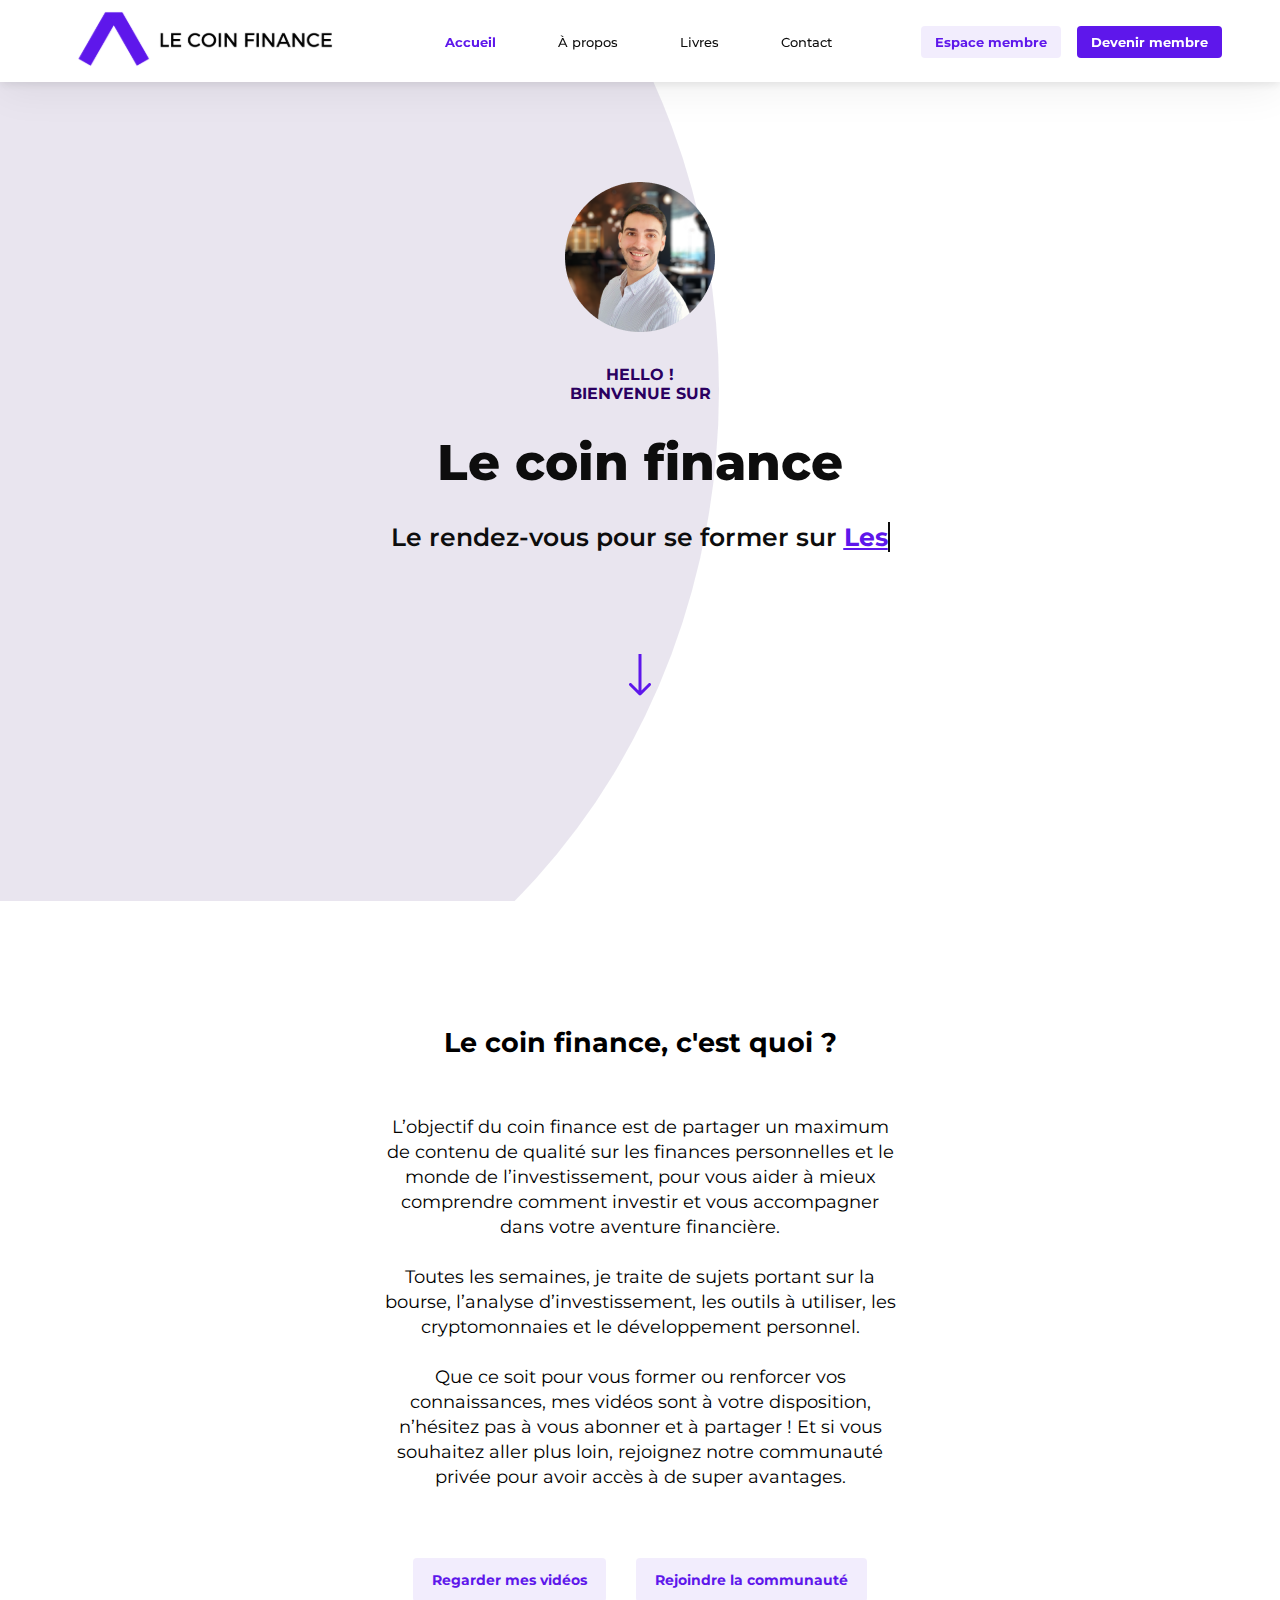
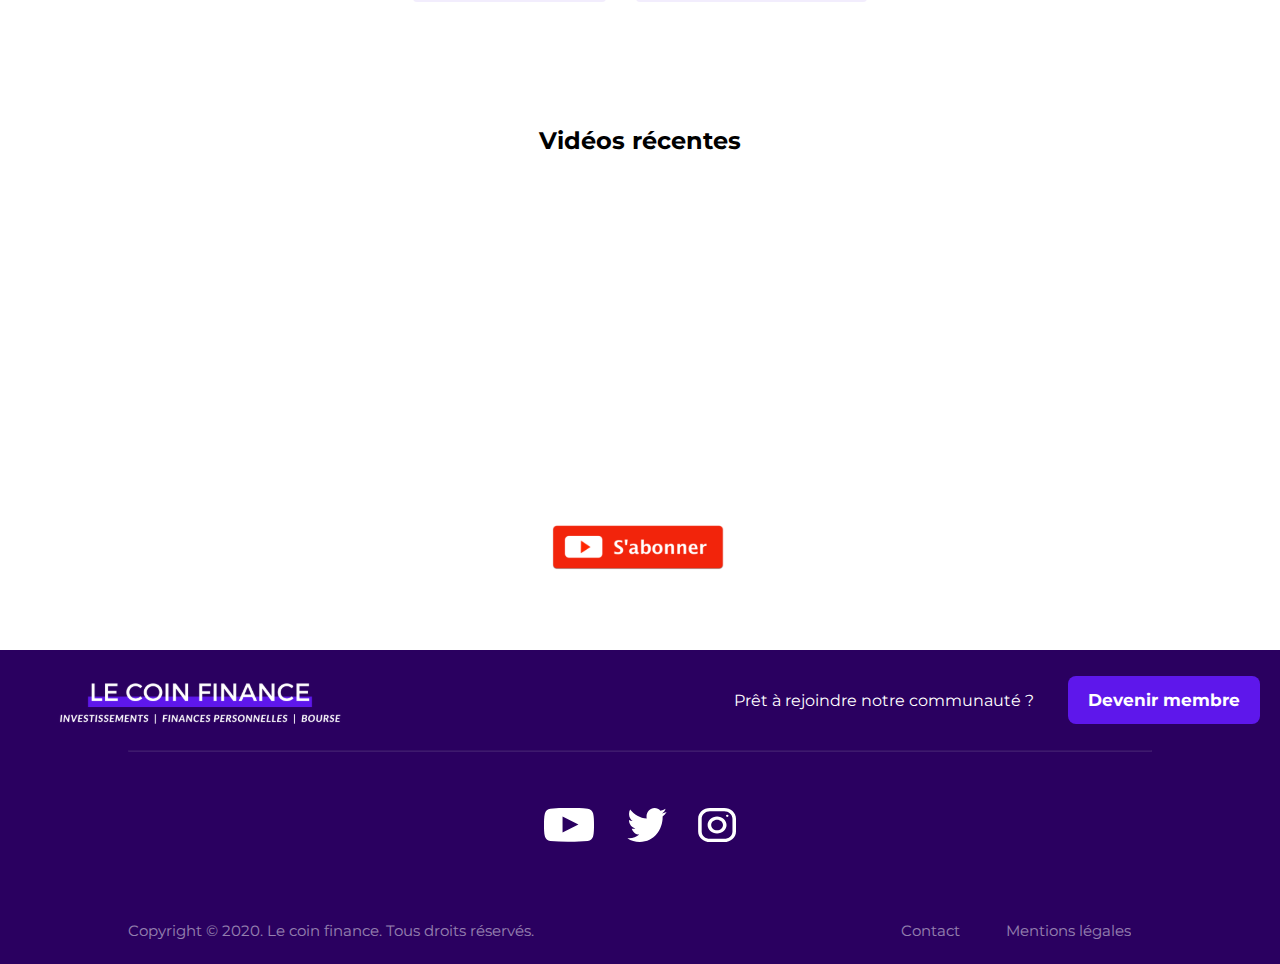
==== index.html @ adbbcf0a "update video" ====
<!DOCTYPE html>
<html lang="en">

<head>
    <meta charset="UTF-8">
    <meta name="viewport" content="width=device-width, initial-scale=1.0">
    <title>Le coin finance</title>
    <link rel="preconnect" href="https://fonts.gstatic.com">
    <link href="https://fonts.googleapis.com/css2?family=Roboto+Condensed:wght@400;700&display=swap" rel="stylesheet">
    <link rel="preconnect" href="https://fonts.gstatic.com">
    <link
        href="https://fonts.googleapis.com/css2?family=Montserrat:ital,wght@0,100;0,200;0,300;0,400;0,500;0,600;0,700;0,800;0,900;1,100;1,200;1,300;1,400;1,500;1,600;1,700;1,800;1,900&display=swap"
        rel="stylesheet">
    <link rel="stylesheet" href="style.css">

    <link rel="icon" type="image/x-icon" href="images/favicon.ico">

</head>

<body>

    <div class="wrapper">
        <nav class="desktop-nav">
            <div class="logo">
                <a href="index.html">
                    <img src="images/Le coin finance_logo.svg" alt="">
                </a>
            </div>

            <a href="#" class="toggle-button">
                <span class="bar"></span>
                <span class="bar"></span>
                <span class="bar"></span>
            </a>

            <div class="menu-content">
                <ul class="menu-items">
                    <li>
                        <a href="C:\Users\vince\OneDrive\Bureau\Le coin finance\index.html" class="active">Accueil</a>
                    </li>
                    <li>
                        <a href="a-propos.html">À propos</a>
                    </li>
                    <li>
                        <a href="livres.html">Livres</a>
                    </li>
                    <li>
                        <a href="mailto: contact@lecoinfinance.com">Contact</a>
                    </li>
                </ul>
            </div>

            <div class="menu-buttons">
                <ul class="buttons">
                    <li>
                        <a href="https://lecoinfinance.substack.com/" class="btn" id="bta" target="_blank"
                            rel="noopener noreferrer">Espace membre</a>
                    </li>
                    <li>
                        <a href="https://lecoinfinance.substack.com/" class="btn" id="btb" target="_blank"
                            rel="noopener noreferrer">Devenir membre</a>
                    </li>
                </ul>
            </div>

        </nav>
        <!-- End of desktop nav -->

        <header class="hero-container">
            <div class="vincent1">
                <img src="images/Vincent1.png" alt="">
            </div>

            <div class="text">
                <p class="hello">HELLO !</p>
                <p class="bienv">BIENVENUE SUR</p>
                <h1 class="coinfi">Le coin finance</h1>
                <h2 class="rdv">Le rendez-vous pour se former sur
                    <span class="txt-rotate" data-period="2000" data-rotate='[ "Les investissements.", "La bourse."
                        , "Les finances personelles." , "Le Bitcoin." ]'>
                    </span>
                </h2>
            </div>

            <div class="arrow">
                <a href="#">
                    <img src="images/Arrow 1.svg" alt="">
                </a>
            </div>

            <div>
                <img class="hero-bg" src="images/Ellipse 1.svg" alt="">
            </div>
        </header>

        <!-- End of fist section -->
        <section class="about">
            <div class="about-txt">
                <h2>Le coin finance, c'est quoi ?</h2>
                <p>
                    L’objectif du coin finance est de partager un maximum de contenu de qualité sur les finances
                    personnelles et le monde de l’investissement, pour vous aider à mieux comprendre comment investir et
                    vous accompagner dans votre aventure financière.
                </p>
                <p>
                    Toutes les semaines, je traite de sujets portant sur la bourse, l’analyse d’investissement, les
                    outils à utiliser, les cryptomonnaies et le développement personnel.
                </p>
                <p>
                    Que ce soit pour vous former ou renforcer vos connaissances, mes vidéos sont à votre disposition,
                    n’hésitez pas à vous abonner et à partager !
                    Et si vous souhaitez aller plus loin, rejoignez notre communauté privée pour avoir accès à de super
                    avantages.
                </p>
            </div>
        </section>
        <section class="buts">
            <div>
                <ul class="buts-para">
                    <li>
                        <a href="https://www.youtube.com/channel/UC19RB1EMP7fA6CkDF2Grc3g?sub_confirmation=1" id="btnc"
                            target="_blank" rel="noopener noreferrer">Regarder mes
                            vidéos</a>
                    </li>
                    <li>
                        <a href="https://lecoinfinance.substack.com/" id="btnd" target="_blank"
                            rel="noopener noreferrer">Rejoindre la communauté</a>
                    </li>
                </ul>
            </div>
        </section>
        <!-- End of 2nd section -->

        <section class="videos">
            <div>
                <h2>Vidéos récentes</h2>
                <div class="youtube-vids">
                    <iframe class="first" width="350" height="200" src="https://www.youtube.com/embed/VRzNaxJS8cI"
                        frameborder="0"
                        allow="accelerometer; autoplay; clipboard-write; encrypted-media; gyroscope; picture-in-picture"
                        allowfullscreen></iframe>
                    <iframe width="350" height="200" src="https://www.youtube.com/embed/qK4gfzTLKko" frameborder="0"
                        allow="accelerometer; autoplay; clipboard-write; encrypted-media; gyroscope; picture-in-picture"
                        allowfullscreen></iframe>
                    <iframe class="last" id="last" width="350" height="200"
                        src="https://www.youtube.com/embed/AjWfY7SnMBI" frameborder="0"
                        allow="accelerometer; autoplay; clipboard-write; encrypted-media; gyroscope; picture-in-picture"
                        allowfullscreen></iframe>
                </div>


            </div>

        </section>

        <section class="abonner">
            <div>
                <a href="https://www.youtube.com/channel/UC19RB1EMP7fA6CkDF2Grc3g?sub_confirmation=1" target="_blank"
                    rel="noopener noreferrer">
                    <img src="images\YT_abonner.svg" alt="">
                </a>
            </div>
        </section>

        <!-- footer -->

        <footer>
            <div class="footer-logo">
                <img src="images\Le coin finance_logo_footer.svg" alt="">
                <p>Prêt à rejoindre notre communauté ? <a href="https://lecoinfinance.substack.com/" target="_blank"
                        rel="noopener noreferrer">Devenir membre</a>
                </p>
            </div>

            <hr>

            <div class="footer-social">
                <a href="https://www.youtube.com/channel/UC19RB1EMP7fA6CkDF2Grc3g?sub_confirmation=1" target="_blank"
                    rel="noopener noreferrer">
                    <svg width="51" height="34" viewBox="0 0 51 34" fill="none" xmlns="http://www.w3.org/2000/svg">
                        <path
                            d="M49.1437 5.43091C48.5314 2.85491 46.3561 0.954413 43.7374 0.670913C37.5362 0.000412941 31.2596 -0.00308688 25.0119 0.000413122C18.7632 -0.00308688 12.4856 0.000412941 6.28433 0.670913C3.66715 0.954413 1.49339 2.85491 0.88117 5.43091C0.00980801 9.09941 0 13.1039 0 16.8809C0 20.6579 0 24.6619 0.871362 28.3299C1.48255 30.9054 3.65683 32.8059 6.27556 33.0899C12.4763 33.7609 18.7534 33.7644 25.0021 33.7609C31.2518 33.7644 37.5274 33.7609 43.7276 33.0899C46.3448 32.8064 48.5206 30.9059 49.1328 28.3299C50.0047 24.6614 50.0078 20.6574 50.0078 16.8809C50.0078 13.1039 50.015 9.09941 49.1437 5.43091ZM18.5505 24.3989C18.5505 19.0409 18.5505 13.7389 18.5505 8.38041C23.8504 11.0589 29.1152 13.7194 34.4487 16.4144C29.1318 19.0854 23.8644 21.7299 18.5505 24.3989Z"
                            fill="white" />
                    </svg>
                </a>
                <a href="https://twitter.com/lecoinfinance" target="_blank" rel="noopener noreferrer">
                    <svg width="40" height="34" viewBox="0 0 40 34" fill="none" xmlns="http://www.w3.org/2000/svg">
                        <path
                            d="M39.6334 4.02508C38.1745 4.70769 36.6199 5.16015 34.9991 5.37985C36.6665 4.318 37.9391 2.64938 38.5374 0.638154C36.9828 1.62677 35.2664 2.32508 33.4372 2.71477C31.9611 1.03831 29.8573 0 27.5622 0C23.1094 0 19.5246 3.85508 19.5246 8.58108C19.5246 9.26108 19.5785 9.91492 19.711 10.5374C13.0244 10.1895 7.1077 6.77123 3.13301 1.564C2.4391 2.84815 2.03207 4.318 2.03207 5.90031C2.03207 8.87138 3.46648 11.5051 5.60462 13.0298C4.31242 13.0037 3.04474 12.6035 1.97077 11.9732C1.97077 11.9994 1.97077 12.0334 1.97077 12.0674C1.97077 16.2363 4.75869 19.6991 8.41461 20.4968C7.75993 20.6877 7.0464 20.7792 6.30589 20.7792C5.79097 20.7792 5.27115 20.7478 4.7832 20.6328C5.8253 24.0302 8.78241 26.5278 12.2986 26.6089C9.56214 28.8922 6.08767 30.2678 2.32631 30.2678C1.66672 30.2678 1.0341 30.2365 0.401489 30.1502C3.96424 32.6008 8.18657 34 12.7399 34C27.5402 34 35.6318 20.9231 35.6318 9.588C35.6318 9.20877 35.6195 8.84262 35.6023 8.47908C37.1986 7.27077 38.5398 5.76169 39.6334 4.02508Z"
                            fill="white" />
                    </svg>
                </a>
                <a href="https://www.instagram.com/lecoinfinance/" target="_blank" rel="noopener noreferrer">
                    <svg width="38" height="34" viewBox="0 0 38 34" fill="none" xmlns="http://www.w3.org/2000/svg">
                        <path fill-rule="evenodd" clip-rule="evenodd"
                            d="M11.9754 0H26.1707C32.7028 0 38 4.75787 38 10.625V23.375C38 29.2421 32.7028 34 26.1707 34H11.9754C5.44325 34 0.146057 29.2421 0.146057 23.375V10.625C0.146057 4.75787 5.44325 0 11.9754 0ZM26.1707 30.8125C30.7368 30.8125 34.4512 27.4762 34.4512 23.375V10.625C34.4512 6.52375 30.7368 3.1875 26.1707 3.1875H11.9754C7.40929 3.1875 3.69487 6.52375 3.69487 10.625V23.375C3.69487 27.4762 7.40929 30.8125 11.9754 30.8125H26.1707Z"
                            fill="white" />
                        <path fill-rule="evenodd" clip-rule="evenodd"
                            d="M9.60956 17C9.60956 12.3059 13.8468 8.5 19.073 8.5C24.2993 8.5 28.5365 12.3059 28.5365 17C28.5365 21.6941 24.2993 25.5 19.073 25.5C13.8468 25.5 9.60956 21.6941 9.60956 17ZM13.1584 17C13.1584 19.9282 15.8129 22.3125 19.0731 22.3125C22.3333 22.3125 24.9878 19.9282 24.9878 17C24.9878 14.0696 22.3333 11.6875 19.0731 11.6875C15.8129 11.6875 13.1584 14.0696 13.1584 17Z"
                            fill="white" />
                        <ellipse cx="29.2463" cy="7.86236" rx="1.26101" ry="1.13262" fill="white" />
                    </svg>
                </a>
            </div>

            <div class="footer-legal">
                <p class="copyright">Copyright © 2020. Le coin finance. Tous droits réservés.</p>

                <p> <a href="mailto: contact@lecoinfinance.com"> Contact</a> <a href="mention-legales.html">Mentions
                        légales</a>
                </p>

            </div>

        </footer>


    </div>


    <script src="main.js"></script>
</body>

</html>
---- style.css ----
* {
    margin: 0;
    box-sizing: border-box;
}

body{
    font-family: 'Montserrat', sans-serif;
}

.wrapper {
    width: 100%;
    margin: 0 auto;
    padding: 0 ;
}

/* Header-navigation */


.desktop-nav{
    display: flex;
    justify-content: space-evenly;
    align-items: center;
    background: white;
    box-shadow: 0px 2px 10px rgba(0, 0, 0, 0.1), 0px 10px 40px rgba(0, 0, 0, 0.06);
    position: sticky;
    top: 0;
    z-index: 300;
   
}

    /* List */

.desktop-nav .logo img{
    height: 78px;
    width: 313.22px;
}    
.desktop-nav .menu-items{
    display: flex;
    list-style: none;
    padding: 0;
    
}
.desktop-nav .menu-items li{
    padding: 0 31px;
}
.desktop-nav .menu-items li a{
    text-decoration: none;
    color: #0D0D0D;
    font-size: 13px;
    font-weight: 500;
    
}
.desktop-nav .menu-items li a.active{
    color: #5E17EB;
    font-weight: 700;
}
.desktop-nav .menu-items li a:hover{
    color: #5E17EB;
}


    /* Buttons */
.desktop-nav .buttons{
    display: flex;
    list-style: none;
    padding: 0;
}
.desktop-nav .buttons li{
    margin: 0 8px;
}
.desktop-nav .buttons li a{
    text-decoration: none;
    font-size: 13px;
    font-weight: bold;
}
#bta{
    background: rgba(94, 23, 235, 0.08);
    color: #5E17EB;
    border-radius: 4px;
    padding: 8px 14px;
}
#bta:hover{
    background: rgba(94, 23, 235, 0.15);
}
#btb{
    background: #5E17EB;
    color: #fff;
    border-radius: 4px;
    padding: 8px 14px;
}
#btb:hover{
    background: #3e0ba3;
}

/* Toggle Button */

.toggle-button{
    position: absolute;
    top: 2rem;
    right: 1.5rem;
    display: none;
    flex-direction: column;
    justify-content: space-between;
    width: 30px;
    height: 21px;
}

.toggle-button .bar{
    height: 3px;
    width: 100%;
    background-color: #0D0D0D;
    border-radius: 25%;
}

/* Media Queries Navbar */

@media (max-width: 1091px){
    .toggle-button{
        display: flex;
    }
    .menu-content{
        display: none;
        width: 100%;
        margin-top: 20px;
        margin-bottom: 20px;
    }
    .menu-buttons{
        display: none;
        width: 100%;
        margin-top: 20px;
        margin-bottom: 30px;
    }
    .desktop-nav{
        flex-direction: column;
        align-items: flex-start;
    }
    .menu-content ul{
        width: 100%;
        flex-direction: column;
        
    }
    .menu-buttons ul{
        width: 100%;
        justify-content: center;
    }
    .menu-content li{
        text-align: center;
        margin-top: 10px;
    }
    .menu-content.active{
        display: flex;
    }
    .menu-buttons.active{
        display: flex;
    }
}

@media (max-width: 420px){
    .desktop-nav .logo img{
        height: 78px;
        width: 200px;
    }    
}
  

/* Hero section */

.hero-container {
    height: 91vh;
   display: flex;
   flex-direction: column;
   align-items: center; 
    
}
.hero-container .vincent1{
    margin-top: 100px;
}
.hero-container .text{
    text-align: center;
}
.hero-container .text .hello{
    margin-top: 29px;
    font-style: normal;
    font-weight: bold;
    font-size: 16px;
    color: #2A0060;
}
.hero-container .text .bienv{
    font-style: normal;
    font-weight: bold;
    font-size: 16px;
    color: #2A0060;
}
.hero-container .text .coinfi{
    margin-top: 29px;
    font-style: normal;
    font-weight: 800;
    font-size: 50px;
    color: #0D0D0D;
}
.hero-container .text .rdv{
    margin-top: 29px;
    font-style: normal;
    font-weight: 600;
    font-size: 25px;
    color: #0D0D0D;
}
span{
    color: #5E17EB;
    font-weight: bold;
    text-decoration: underline;
}
.arrow{
    margin-top: 102px;
    
}


.hero-bg{
    
    position:absolute;
    top:82px;
    bottom: 0;
    left: 0;
    z-index: -1;
}

/* end of hero section */

/* Section text */
.about{
    font-family: Montserrat;
font-style: normal;
font-weight: normal;
font-size: 18px;
line-height: 25px;
display: flex;
align-items: center;
text-align: center;
padding-top: 129px;
padding-left: 30%;
padding-right: 30%;
background: white;
z-index: 300;
}
.about-txt h2{
    margin-bottom: 60px;
}
.about-txt p{
    margin: 25px 0;
}
/* Section buttons */
.buts-para{
    list-style: none;
    text-decoration: none;
    display: flex;
    margin-top: 55px;
    margin-left: 30%;
    margin-right: 30%;
    padding: 0;
    justify-content: space-evenly;

}
.buts-para li a{
    text-decoration: none;
    font-size: 14px;
    font-weight: bold;
    color: #5E17EB;
    background: rgba(94, 23, 235, 0.08);
    border-radius: 4px;
    padding: 13px 19px;
}
.buts-para li a:hover{
    background: rgba(94, 23, 235, 0.15);
}

/* End of second section */

/* Section YT */
.videos{
    display: flex;
  justify-content: center;
    padding-top: 137px;
    background: white;
    z-index: 300;
}
.videos h2{
    text-align: center;
}
iframe {
    margin: 80px 2em;
}
.abonner{
    display: flex;
    justify-content: center;
    margin-bottom:65px ;
    font-family: 'Roboto Condensed', sans-serif;
}
.abonner a{
    text-decoration: none;
    font-size: 20px;
    align-content: center;
    font-weight: bold;
}


/* footer */

footer{
    background: #2A0060;
}

.footer-logo{
    color: white;
    display: flex;
    align-items: center;
    justify-content:space-between;
}
.footer-logo img{
    margin-left: 10%;
}
.footer-logo a{
    color: white;
    text-decoration: none;
    font-size: 17px;
    font-weight: bold;
    background: #5E17EB;
    border-radius: 8px;
    padding: 14px 20px;
    margin-right: 200px;
    margin-left: 30px;
}
.footer-logo a:hover{
    background: #3e0ba3;
}

hr{
    mix-blend-mode: normal;
opacity: 0.1;
margin-left: 10%;
margin-right: 10%;
}

.footer-social {
    display: flex;
    align-items: center;
    justify-content:space-evenly;
    margin-top: 56px;
    margin-left: 40%;
    margin-right: 40%;
}

.footer-legal{
    display: flex;
    align-items: center;
    justify-content:space-between;
    margin-top: 75px;
    margin-left: 10%;
    margin-right: 10%;
    padding-bottom: 24px;
}
.footer-legal .copyright{
    font-size: 15px;
    color: #fff;
    opacity: 0.5;
}
.footer-legal a{
    text-decoration: none;
    font-size: 15px;
    color: #fff;
    opacity: 0.5;
    margin-left: 21px;
    margin-right: 21px;
}
.footer-legal a:hover{
    color: #fff;
    opacity: unset;
    text-decoration: underline;
}

/* Media Queries */
@media (max-width: 740px){
    .hero-container{
        background: rgba(42, 0, 96, 0.1);
    }
    .hero-bg{
        display: none;
    }
}



/* About section Responsive */

@media (max-width: 1230px){
    .about{
        padding-left: 15%;
        padding-right: 15%;
    }
    .buts-para{
        margin-left: 0;
        margin-right: 0; 
    }
}

@media (max-width: 450px) {
    .buts-para {
        flex-direction: column;
        align-items: center;
        margin-top: 40px;
    }
    .buts-para li {
        margin-bottom: 45px;
    }
}

/* Video Section responsive */

@media (max-width: 1380px){
    iframe {
        margin: 80px 1em;
    }
}
@media (max-width: 1172px){
    .videos .youtube-vids{
        display: flex;
        flex-direction: column;
    }
    iframe{
        height: 260px;
        width: 450px;
    }
}
@media (max-width: 450px) {
    iframe{
        height: 200px;
        width: 300px;
        margin: 25px 1em;
    }
    .videos h2{
        margin-bottom: 25px;
    }
    .videos {
        padding-top: 100px;
    }
}

/* Footer Responsive */

@media (max-width: 1390px){
    .footer-logo img{
        margin-left: 0px;
        height: 100px;
        width: 400px;
    }
    .footer-logo a{
        margin-right: 20px;
    }
}
@media (max-width: 970px){
    .footer-logo{
        justify-content: center;
    }
    .footer-logo p{
        display: none;
    }
    .footer-legal{
        flex-direction: column;
    }
    .footer-legal .copyright{
        margin-top: 10px;
        margin-bottom: 10px;
    }
    .footer-social{
        margin-left: 15%;
        margin-right: 15%;
    }
}

/* END ACCUEIL */

/* A Propos */

.hero-container2 {
    height: 91vh;
   display: flex;
  margin-bottom: 50px;
}

.hero-container2 .vincent2{
 
    margin-left: 12%;
    margin-top: 5%;
}
.hero-container2 .social-icons{
    display: flex;
    justify-content:flex-end;
    margin-top: 44px;
}
.hero-container2 .social-icons a{
    margin-left: 25px;
}
.hero-container2 .social-icons a:hover{
    border-bottom: 5px solid #5E17EB;
    border-radius: 4px;
}

.hero-container2 .txtAPropos{
    margin-left: 10%;
    margin-right: 10%;
    text-align: center;
}
.hero-container2 h1{
    font-style: normal;
    font-weight: 800;
    font-size: 50px;
    color: #0D0D0D;
    margin-top: 10%;
    text-align: center;
    margin-bottom: 3%;
}
.hero-container2 .txtAPropos p{
    text-align: center;
    font-size: 15px;
    line-height:25px;
    margin-bottom: 3%;
    
}
.hero-container2 .txtAPropos span{
    text-decoration: none;
}
#space{
    margin-bottom: 4%;
}

.hero-container2 .txtAPropos a{
    color: white;
    background: #5E17EB;
    text-decoration: none;
    margin-top: 100px;
    font-size: 14px;
    font-weight: bold;
    border-radius: 8px;
    padding: 8px 25px;
    margin-bottom: 130px;
}
.hero-container2 .txtAPropos a:hover{
    background: #3e0ba3;
}


.propos-bg{
    position: absolute;
width: 585px;
height: 103vh;
left: -60px;
top: 0px;
bottom: 0;
z-index: -1;
}

/* Text Responsive */
.txtAPropos2{
    display: none;
    margin-left: 10%;
    margin-right: 10%;
    text-align: center;
    margin-bottom: 100px;
}
.txtAPropos2 h1{
    font-style: normal;
    font-weight: 800;
    font-size: 50px;
    color: #0D0D0D;
    margin-top: 0;
    text-align: center;
    margin-bottom: 25px;
}
.txtAPropos2 p{
    text-align: center;
    font-size: 15px;
    line-height:25px;
    margin-bottom: 25px;
    
}
.txtAPropos2 span{
    text-decoration: none;
}
#space{
    margin-bottom: 50px;
}

.txtAPropos2 a{
    color: white;
    background: #5E17EB;
    text-decoration: none;
    font-size: 14px;
    font-weight: bold;
    border-radius: 8px;
    padding: 8px 25px;
}
.txtAPropos2 a:hover{
    background: #3e0ba3;
}


/* Members */

.members-txt {
    display: flex;
    margin-left: 20%;
    margin-right: 20%;
    text-align: center;
    margin-bottom: 100px;
}
.members-txt p{
    text-align: center;
    font-size: 15px;
    line-height:25px;
    margin-bottom: 25px;
}
.members-txt span{
    text-decoration: none;
}
#space{
    margin-bottom: 50px;
}
.members-txt a{
    color: white;
    background: #5E17EB;
    text-decoration: none;
    font-size: 14px;
    font-weight: bold;
    border-radius: 8px;
    padding: 8px 25px;
}
.members-txt a:hover{
    background: #3e0ba3;
}

   /* Media Queries */

@media (max-width: 1171px) {
       .hero-container2 {
           justify-content: center;
       }
       .hero-container2 .vincent2 {
           margin-left: 0;
       }
       .hero-container2 .txtAPropos{
           display: none;
       }
       .txtAPropos2 {
           display: flex;
       }
       .members-txt{
           margin-left:10%;
           margin-right:10%;
       }
   }
@media (max-width: 515px){
    .propos-bg{
        display: none;
    }
    .hero-container2{
        background: rgba(42, 0, 96, 0.1);
    }
}

/* End a propos */

/* Livres */

.head-liv{
    display: flex;
    flex-direction: column;
    align-items: center;
    margin-top: 7%;
}
.head-liv h1{
    font-style: normal;
    font-weight: 800;
    font-size: 50px;
    color: #0D0D0D;
    margin-top: 0;
    text-align: center;
    margin-bottom: 25px;
}
.head-liv p{
    text-align: center;
    font-size: 17px;
    line-height:25px;
    margin-left: 20%;
    margin-right: 20%;
    margin-bottom: 10%;
}
/* End header */

/* body livres */

.livres{
    
    margin-left: 7%;
    
}
.block{
    display: flex;
    flex-direction: row;
  
}
.txt-liv{
    display: flex;
    flex-direction: column;
    padding-left: 45px;
    padding-right: 7%;

    
}
.pic-liv{
    position: relative;
    top: -46%;
    left:15%;
}
.titre{
    font-size: 20px;
    font-weight: bold;
    margin-top: 16px;
}
.auteur{
    font-size: 20px;
    padding-top: 5px;
    padding-bottom: 13px;
}
.description{
    font-size: 15px;
}
.buy{
    height: 32px;
    width: 104px;
    font-size: 14px;
    font-weight: bold;
    text-decoration: none;
    color: white;
    background: #5E17EB;
    margin-top: 3%;
    padding: 8px 22px;
    border-radius: 6px;
}
.buy:hover{
    background: #3e0ba3;
}

/* end body */

/* media quaries livres */

@media (max-width: 905px) {
    .block{
        flex-direction: column;
        align-items: center;
    }
    .livres{
        margin-left: 0;
    }
    .txt-liv{
        text-align: center;
        align-items: center;
        margin-bottom: 12%;
        padding-left: 7%;
        padding-right: 7%;
    }
    .pic-liv{
        position: relative;
        top: 0;
        left: 0;
    }
    .shadow{
        display: none;
    }
}
@media (max-width: 450px){
    .head-liv h1{
        font-size: 40px;
    }
}

/* End livres */

/* Mention legales */

.head-tcs{
    display: flex;
    flex-direction: column;
    align-items: center;
    margin-top: 7%;
}
.head-tcs h1{
    font-style: normal;
    font-weight: 800;
    font-size: 50px;
    color: #0D0D0D;
    margin-top: 0;
    text-align: center;
    margin-bottom: 25px;
}

.tcs{
    margin: 5% 10%;
}
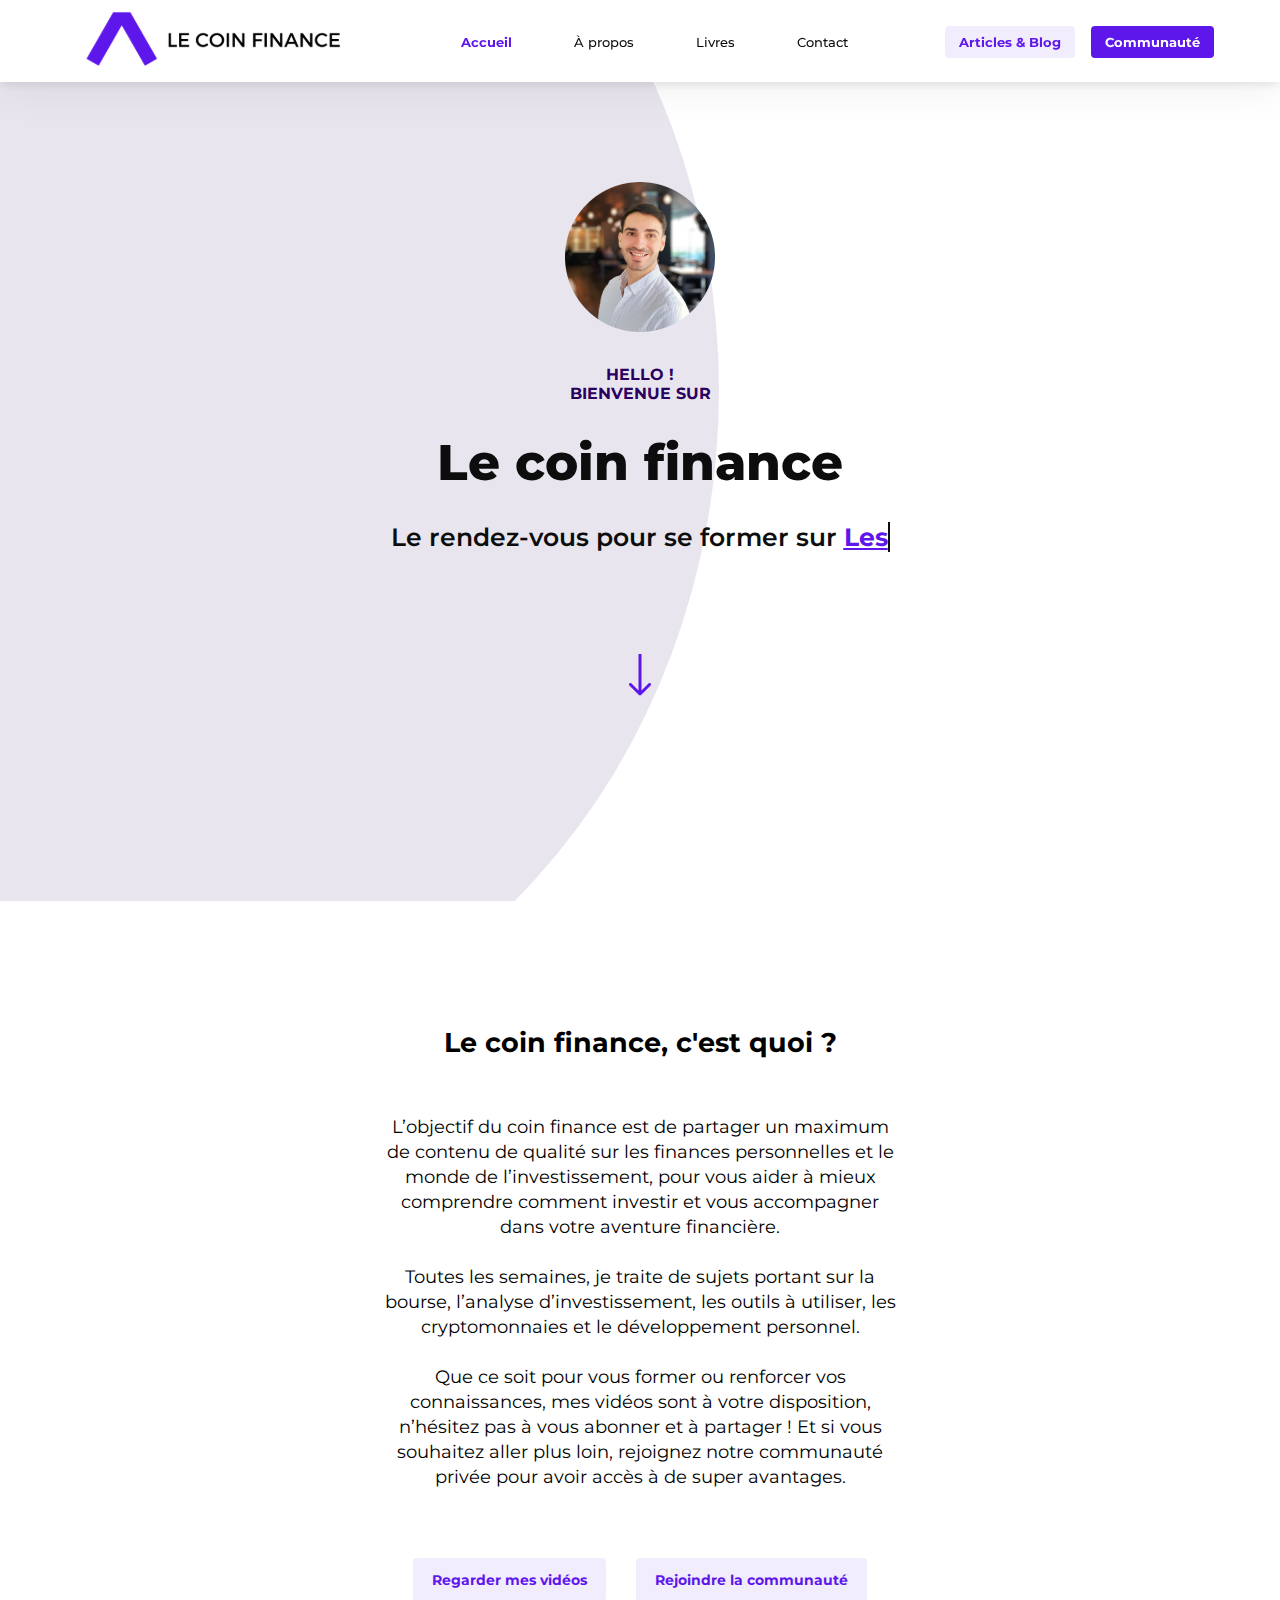
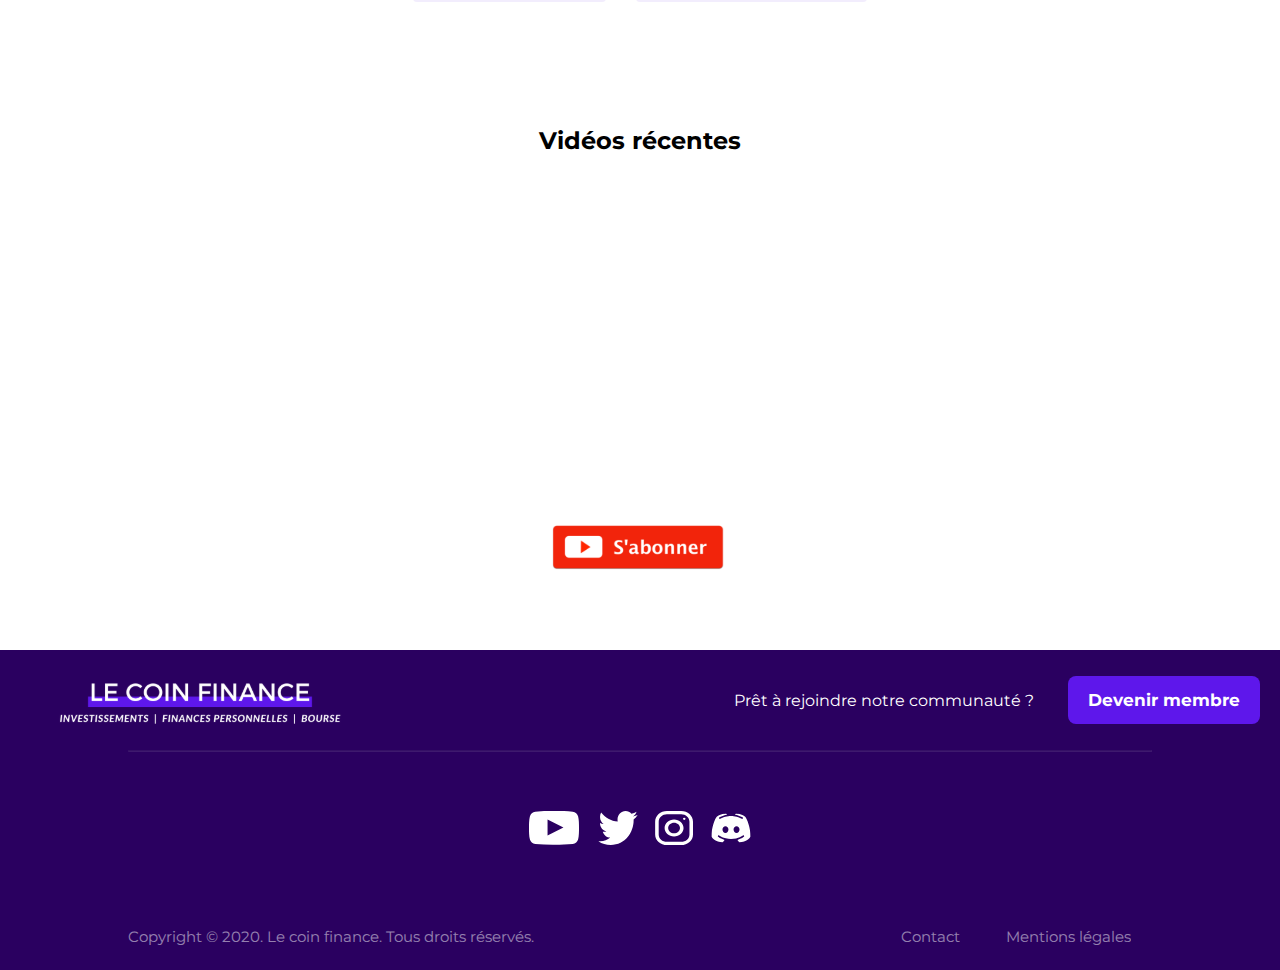
==== commit bedb4e0f: "upodate" ====
--- a/index.html
+++ b/index.html
@@ -22,7 +22,7 @@
     <div class="wrapper">
         <nav class="desktop-nav">
             <div class="logo">
-                <a href="index.html">
+                <a href="index">
                     <img src="images/Le coin finance_logo.svg" alt="">
                 </a>
             </div>
@@ -36,13 +36,13 @@
             <div class="menu-content">
                 <ul class="menu-items">
                     <li>
-                        <a href="C:\Users\vince\OneDrive\Bureau\Le coin finance\index.html" class="active">Accueil</a>
-                    </li>
-                    <li>
-                        <a href="a-propos.html">À propos</a>
-                    </li>
-                    <li>
-                        <a href="livres.html">Livres</a>
+                        <a href="index" class="active">Accueil</a>
+                    </li>
+                    <li>
+                        <a href="a-propos">À propos</a>
+                    </li>
+                    <li>
+                        <a href="livres">Livres</a>
                     </li>
                     <li>
                         <a href="mailto: contact@lecoinfinance.com">Contact</a>
@@ -54,11 +54,11 @@
                 <ul class="buttons">
                     <li>
                         <a href="https://lecoinfinance.substack.com/" class="btn" id="bta" target="_blank"
-                            rel="noopener noreferrer">Espace membre</a>
-                    </li>
-                    <li>
-                        <a href="https://lecoinfinance.substack.com/" class="btn" id="btb" target="_blank"
-                            rel="noopener noreferrer">Devenir membre</a>
+                            rel="noopener noreferrer">Articles & Blog</a>
+                    </li>
+                    <li>
+                        <a href="https://discord.gg/adawYhFEXE" class="btn" id="btb" target="_blank"
+                            rel="noopener noreferrer">Communauté</a>
                     </li>
                 </ul>
             </div>
@@ -123,7 +123,7 @@
                             vidéos</a>
                     </li>
                     <li>
-                        <a href="https://lecoinfinance.substack.com/" id="btnd" target="_blank"
+                        <a href="https://discord.gg/adawYhFEXE" id="btnd" target="_blank"
                             rel="noopener noreferrer">Rejoindre la communauté</a>
                     </li>
                 </ul>
@@ -135,15 +135,16 @@
             <div>
                 <h2>Vidéos récentes</h2>
                 <div class="youtube-vids">
-                    <iframe class="first" width="350" height="200" src="https://www.youtube.com/embed/VRzNaxJS8cI"
+
+                    <iframe class="first" width="350" height="200" src="https://www.youtube.com/embed/2-fGNS8lsq4"
                         frameborder="0"
                         allow="accelerometer; autoplay; clipboard-write; encrypted-media; gyroscope; picture-in-picture"
                         allowfullscreen></iframe>
-                    <iframe width="350" height="200" src="https://www.youtube.com/embed/qK4gfzTLKko" frameborder="0"
+                    <iframe width="350" height="200" src="https://www.youtube.com/embed/RHwjNIESf_w" frameborder="0"
                         allow="accelerometer; autoplay; clipboard-write; encrypted-media; gyroscope; picture-in-picture"
                         allowfullscreen></iframe>
                     <iframe class="last" id="last" width="350" height="200"
-                        src="https://www.youtube.com/embed/AjWfY7SnMBI" frameborder="0"
+                        src="https://www.youtube.com/embed/y47pTe-2ZTc" frameborder="0"
                         allow="accelerometer; autoplay; clipboard-write; encrypted-media; gyroscope; picture-in-picture"
                         allowfullscreen></iframe>
                 </div>
@@ -167,7 +168,7 @@
         <footer>
             <div class="footer-logo">
                 <img src="images\Le coin finance_logo_footer.svg" alt="">
-                <p>Prêt à rejoindre notre communauté ? <a href="https://lecoinfinance.substack.com/" target="_blank"
+                <p>Prêt à rejoindre notre communauté ? <a href="https://discord.gg/adawYhFEXE" target="_blank"
                         rel="noopener noreferrer">Devenir membre</a>
                 </p>
             </div>
@@ -201,12 +202,15 @@
                         <ellipse cx="29.2463" cy="7.86236" rx="1.26101" ry="1.13262" fill="white" />
                     </svg>
                 </a>
+                <a href="https://discord.gg/adawYhFEXE" target="_blank" rel="noopener noreferrer">
+                    <img src="images/1.svg" alt="">
+                </a>
             </div>
 
             <div class="footer-legal">
                 <p class="copyright">Copyright © 2020. Le coin finance. Tous droits réservés.</p>
 
-                <p> <a href="mailto: contact@lecoinfinance.com"> Contact</a> <a href="mention-legales.html">Mentions
+                <p> <a href="mailto: contact@lecoinfinance.com"> Contact</a> <a href="mention-legales">Mentions
                         légales</a>
                 </p>
 
--- a/style.css
+++ b/style.css
@@ -348,6 +348,9 @@
     margin-top: 56px;
     margin-left: 40%;
     margin-right: 40%;
+}
+.footer-social img{
+    width: 40px;
 }
 
 .footer-legal{
@@ -807,3 +810,146 @@
 .tcs{
     margin: 5% 10%;
 }
+
+
+/* Liens instagram */
+.liens-insta{
+    display: flex;
+    justify-content: center;
+}
+.liens-insta li{
+    margin-top: 20px;
+    margin-bottom: 20px;
+    background: #3e0ba3;
+    padding: 15px;
+    border-radius: 10px;
+}
+.liens-insta a{
+    text-decoration: none;
+    color: #fff;
+}
+.liens-insta ul{
+    list-style: none;
+    padding-left: 0;
+    margin-top: 20px;
+}
+.liens-insta li:hover{
+background: #2A0060;
+}
+.liens-unique{
+    display: flex;
+    flex-direction: row;
+    justify-content: center;
+    align-items: center;
+}
+.liens-unique img{
+    width: 30px;
+    margin-right: 50px;
+}
+.liens-unique p{
+    
+    font-weight:600;
+}
+@media (max-width:650px){
+    .liens-insta{
+        margin-left: 15px;
+        margin-right: 15px;
+    }
+}
+
+/* Parrainages */
+
+.img-bourso{
+    height: 300px; 
+}
+
+.liens-parrainage{
+    margin-top: 25px;
+}
+.bourso {
+    margin-bottom: 50px;
+}
+.bourso p{
+    margin-bottom: 50px;
+}
+.t212 {
+    margin-bottom: 50px;
+}
+.t212 p{
+    margin-bottom: 50px;
+}
+.coinbase {
+    margin-bottom: 50px;
+}
+.coinbase p{
+    margin-bottom: 50px;
+}
+.blockfi {
+    margin-bottom: 50px;
+}
+.blockfi p{
+    margin-bottom: 50px;
+}
+.cbase{
+    width: 400px;
+    margin-bottom: 60px;
+    margin-top: 60px;
+}
+.liens-parrainage a{
+    text-decoration: none;
+    color: #fff;
+    font-weight: bold;
+    background: #3e0ba3;
+    padding: 15px;
+    border-radius: 8px;
+}
+.hero-containe{
+    height: 91vh;
+   display: flex;
+   flex-direction: column;
+   align-items: center; 
+    
+}
+.hero-containe .vincent1{
+    margin-top: 100px;
+}
+.hero-containe .text{
+    text-align: center;
+}
+.hero-containe .text .hello{
+    margin-top: 29px;
+    font-style: normal;
+    font-weight: bold;
+    font-size: 16px;
+    color: #2A0060;
+}
+.hero-containe .text .bienv{
+    font-style: normal;
+    font-weight: bold;
+    font-size: 16px;
+    color: #2A0060;
+}
+.hero-containe .text .coinfi{
+    margin-top: 29px;
+    font-style: normal;
+    font-weight: 800;
+    font-size: 50px;
+    color: #0D0D0D;
+}
+
+@media (max-width:700px){
+    .img-bourso{
+    height: 200px; 
+    }
+    .img-t212{
+        width: 260px;
+    }
+    .cbase{
+    width: 250px;
+    }
+    .img-blockfi{
+    width: 250px;
+    margin-top: 50px;
+    margin-bottom: 30px;
+}
+}